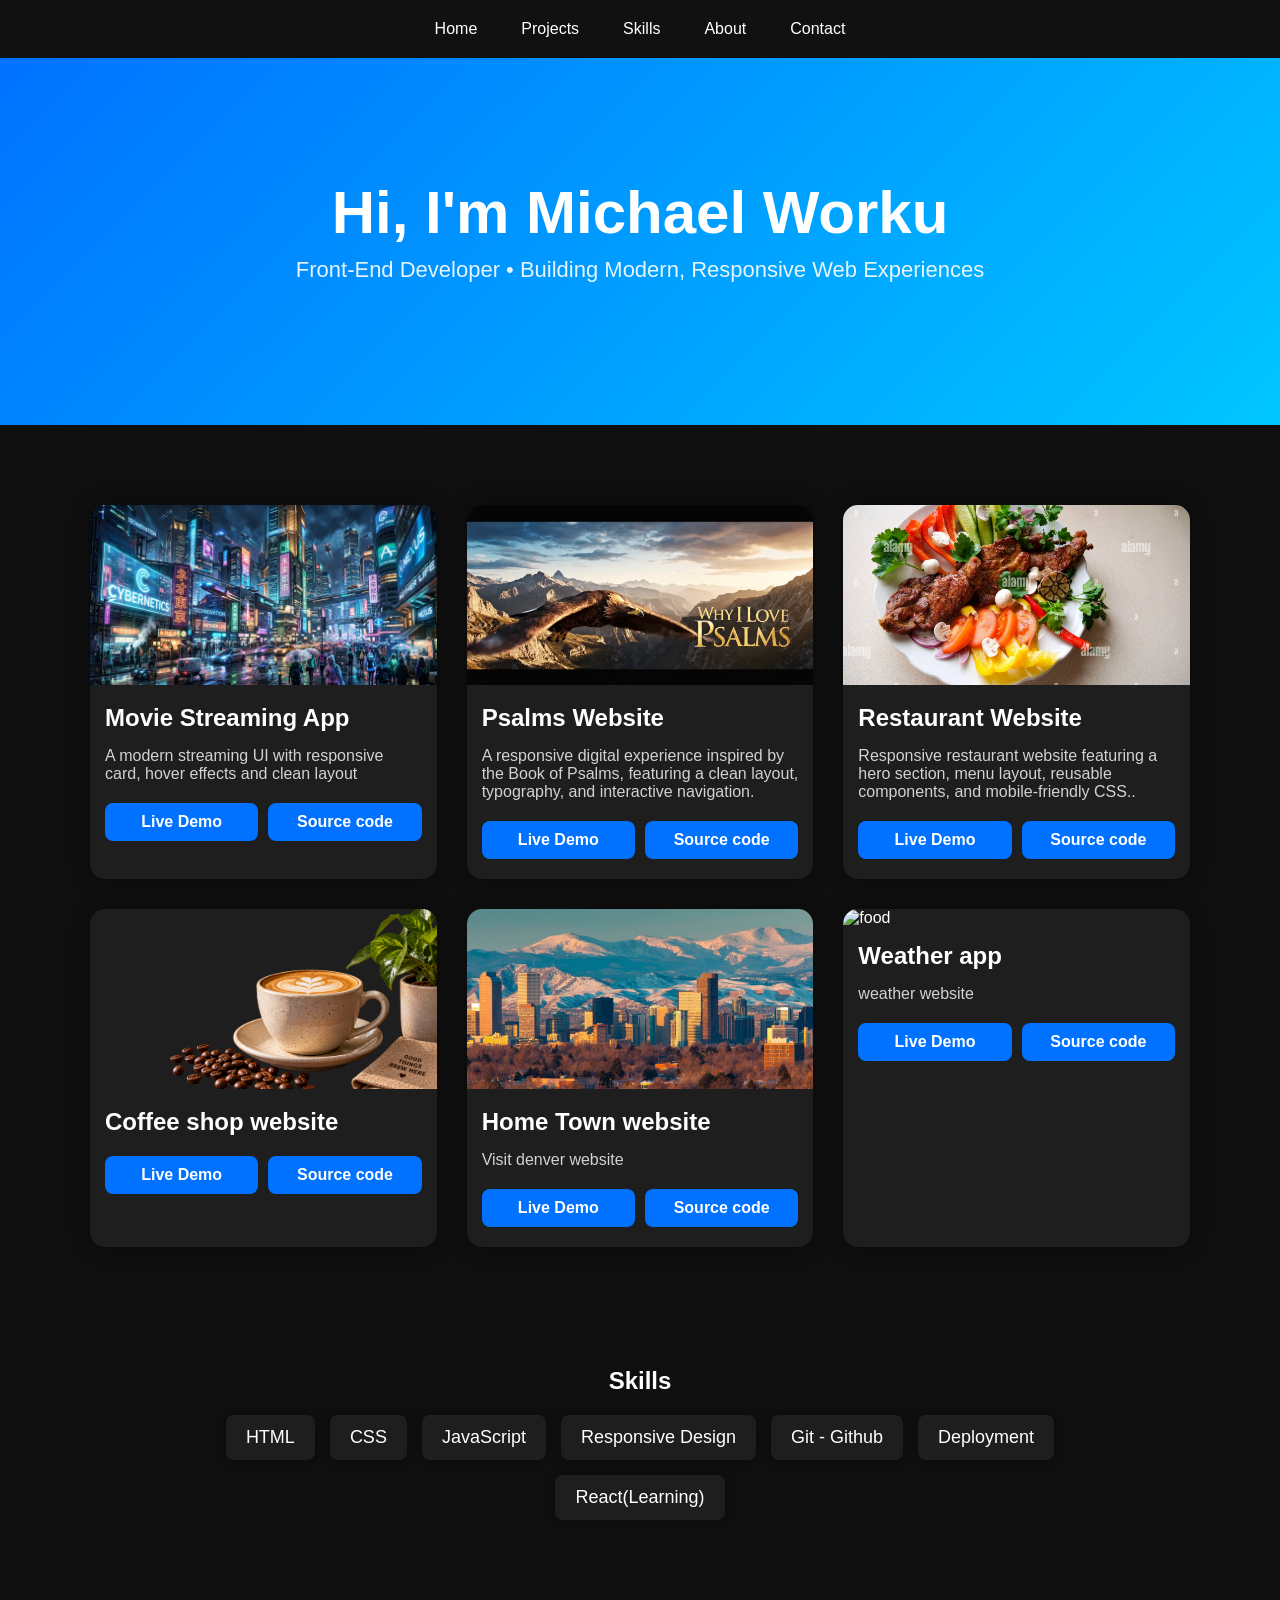
==== index.html @ 04e395ff "Add files via upload" ====
<!DOCTYPE html>
<html lang="en">
    <head>
        <meta charset="UTF-8">
        <meta name="viewport" content="width=device-width, initial-scale=1.0">
    <title>Michael Worku | Front End Developer</title>
        <link rel="stylesheet" href="style.css">
        
    </head>
    <body>

        <nav class="nav-bar">
            <ul>
            <li><a href="#hero">Home</a></li>
            <li><a href="#projects">Projects</a></li>
            <li><a href="#skills">Skills</a></li>
            <li><a href="#">About</a></li>
            <li><a href="#">Contact</a></li>
            </ul>

        </nav>

        <section id="hero">
        <h1>Hi, I'm Michael Worku</h1>
        <p>Front-End Developer • Building Modern, Responsive Web Experiences</p>
        </section>
        <section id="projects">
            <div class="project-card">
                <img  src="images/movie.png" alt="movie">
            <h3>Movie Streaming App</h3>
            <p>A modern streaming UI with responsive card, hover effects and clean layout</p>
                <div class="buttons">
                <a href="/moviestreaming/index.html"> Live Demo</a>
                <a href="#">Source code</a>
                </div>
            </div>
            <div class="project-card">
                <img src="images/psalms150.webp" alt="psalm">
            <h3>Psalms Website</h3>
            <p>A responsive digital experience inspired by the Book of Psalms, featuring a clean layout, typography, and interactive navigation.</p>
                <div class="buttons">
                <a href='/psalmswebsite/index.html'>Live Demo</a>
                <a href="">Source code</a>
                </div>
            </div>
            <div class="project-card">
                <img src="images/food.jpg" alt="food">
            <h3>Restaurant Website</h3>
            <p>Responsive restaurant website featuring a hero section, menu layout, reusable components, and mobile-friendly CSS..</p>
                <div class="buttons">
                <a href="/restaurantwebsite/index1.html">Live Demo</a>
                <a href="#">Source code</a>
                </div>
            </div>
            <div class="project-card">
                <img src="images/coffee.png" alt="food">
            <h3>Coffee shop website</h3>
            <p> </p>
                <div class="buttons">
                <a href="/coffeeshopwebsite/index.html">Live Demo</a>
                <a href="">Source code</a>
                </div>
                </div>
            <div class="project-card">
                <img src="images/Denver.jpg" alt="food">
            <h3>Home Town website</h3>
            <p>Visit denver website</p>
                <div class="buttons">
                <a href="/hometown/index-3.html">Live Demo</a>
                <a href="#">Source code</a>
                </div>

            </div>
            <div class="project-card">
                <img src="/weatherapp/images/clouds.png" alt="food">
            <h3>Weather app</h3>
            <p>weather website</p>
                <div class="buttons">
                <a href="/weatherapp/index.html">Live Demo</a>
                <a href="#">Source code</a>
                </div>
            </section>
            <section id="skills">
            <h2>Skills</h2>
                <div class="skill-list">
                <div class="skill">HTML</div>
                <div class="skill">CSS</div>
                <div class="skill">JavaScript</div>
                <div class="skill">Responsive Design</div>
                <div class="skill">Git - Github</div>
                <div class="skill">Deployment</div>
                <div class="skill">React(Learning)</div>
                </div>
            </section>

        </body>
    </html>
---- style.css ----
body{
    margin:0;
    font-family: Arial, Helvetica, sans-serif;
    background: #0f0f0f;
    color: #fff;
}
#hero{
    text-align: center;
    padding: 120px 20px;
    background: linear-gradient(135deg,#0072ff,#00c6ff);
    animation: fadeIn 1s ease;

}
#hero h1{
    font-size: 60px;
    margin: 0;
    font-weight: bold;
}
#hero p {
    font-size: 22px;
    margin-top: 10px;
    opacity: 0.9;
}

#projects{
    max-width: 1100px;
    margin:60px auto;
    padding: 20px;
    display: grid;
    grid-template-columns: repeat(auto-fit,minmax(300px,1fr));
    gap: 30px;

}
.project-card{
    background: #1e1e1e;
    border-radius: 15px;
    overflow: hidden;
    box-shadow: 0 0 20px rgba(0,0,0,0.4);
    transform: translateY(20px);
    opacity: 0;
    animation: slideUp 0.8s ease forwards;
}
.project-card img{
    width: 100%;
    height: 180px;
    object-fit: cover;

}
.project-card h3{
    margin: 15px;
    font-size: 24px;
}
.project-card p {
    margin: 0 15px 20px;
    opacity: 0.8;
}
.buttons{
    display: flex;
    gap: 10px;
    padding: 0 15px 20px;
}
.buttons a {
    flex: 1;
    text-align: center;
    padding: 10px;
    background: #0072ff;
    color: white;
    text-decoration: none;
    border-radius: 8px;
    transition: 0.3s;
    font-weight: bold;
}
.buttons a:hover {
    background: #00c6ff;
    transform: scale(1.05);
}

#skills {
    max-width: 900px;
    margin: 60px auto;
    padding: 20px;
    text-align: center;
}

.skills h2 {
    font-size: 36px;
    margin-bottom: 20px;
}

.skill-list {
    display: flex;
    flex-wrap: wrap;
    justify-content: center;
    gap: 15px;
}

.skill {
    background: #1e1e1e;
    padding: 12px 20px;
    border-radius: 8px;
    font-size: 18px;
    box-shadow: 0 0 10px rgba(0,0,0,0.3);
    transition: 0.3s;
}

.skill:hover {
    background: #0072ff;
    transform: translateY(-5px);
}
.project-card:nth-child(1) { animation-delay: .1s; }
.project-card:nth-child(2) { animation-delay: .2s; }
.project-card:nth-child(3) { animation-delay: .3s; }
.project-card:nth-child(4) { animation-delay: .4s; }
/* Animations */
@keyframes fadeIn {
    from { opacity: 0; }
    to { opacity: 1; }
}

@keyframes slideUp {
    from { opacity: 0; transform: translateY(40px); }
    to { opacity: 1; transform: translateY(0); }
}
.nav-bar ul{
    display: flex;
    gap: 30px;
    margin: 0;
    padding: 0;
    justify-content: center;
    flex-wrap: wrap;
}
li {
    list-style-type: none;


}
nav a {
    text-decoration: none;
    color: white;
    padding: 7px;
}
.nav-bar{
    background: #111;
    padding: 20px;

}
.nav-bar a:hover{
    background:linear-gradient(135deg,#0072ff,#00c6ff);
    cursor: pointer;

    border-radius: 10px;
    text-decoration: none;

}
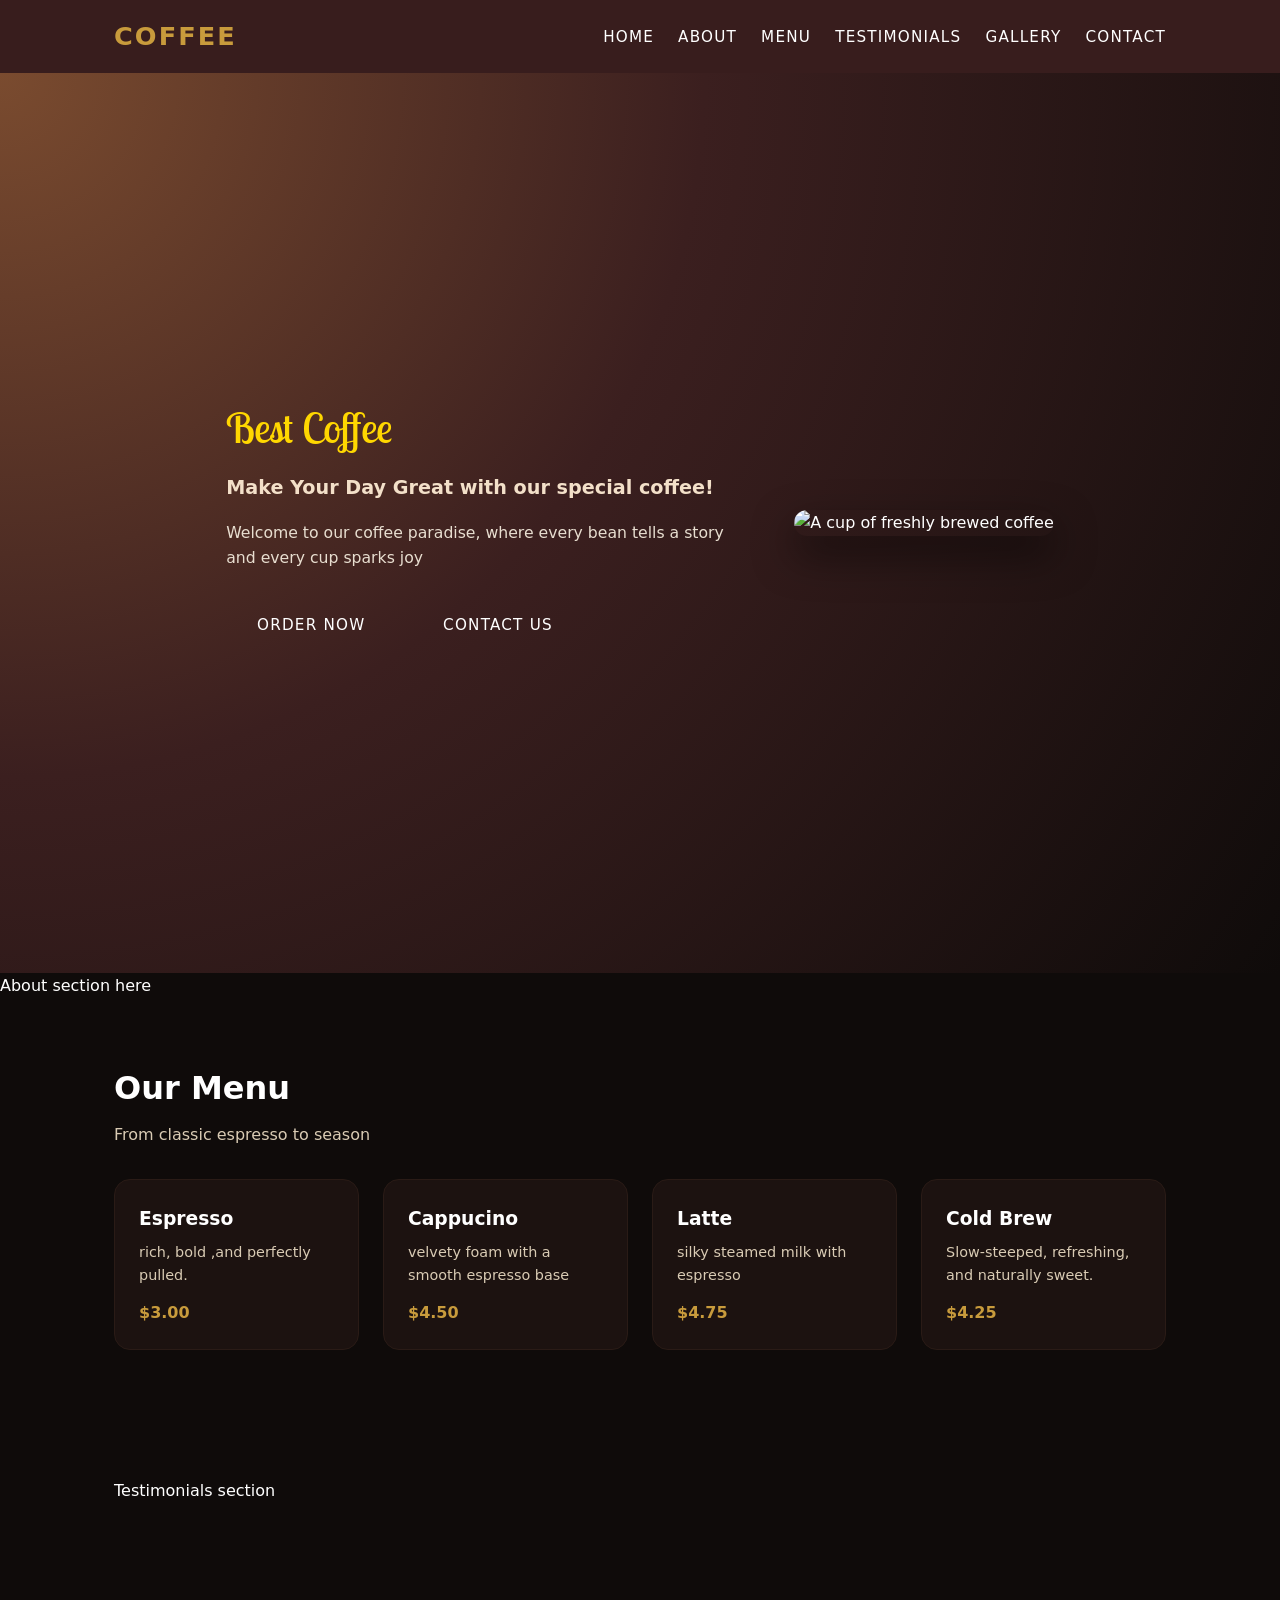
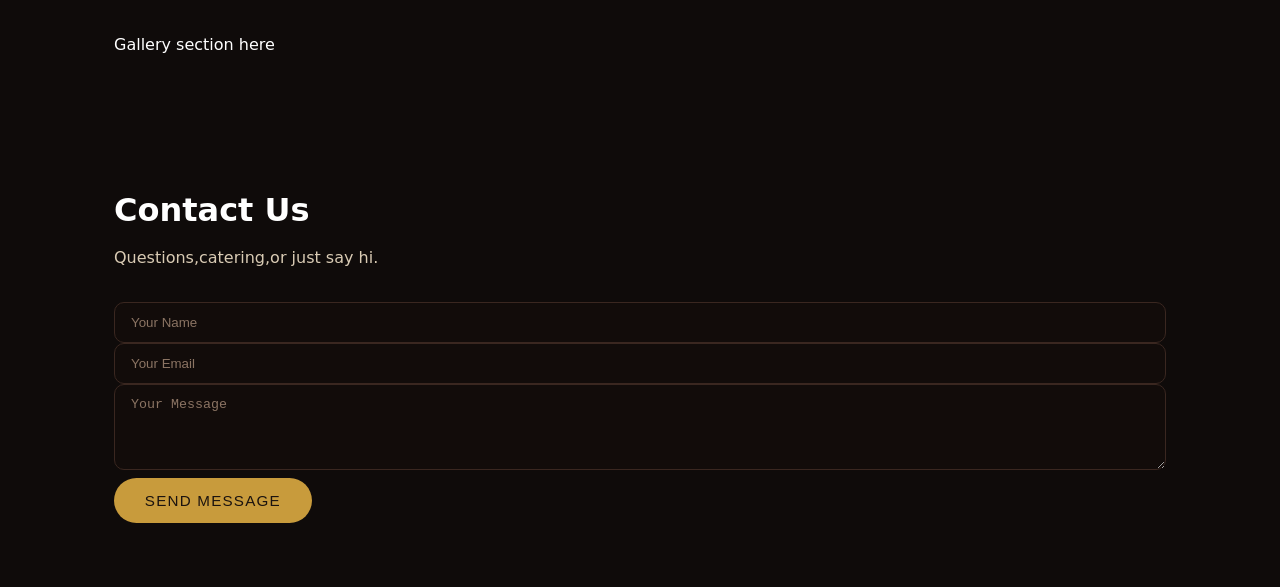
==== commit f8f5b31c: "Add files via upload" ====
--- a/index.html
+++ b/index.html
@@ -1,97 +1,111 @@
 <!DOCTYPE html>
 <html lang="en">
-    <head>
-        <meta charset="UTF-8">
-        <meta name="viewport" content="width=device-width, initial-scale=1.0">
-    <title>Michael Worku | Front End Developer</title>
-        <link rel="stylesheet" href="style.css">
-        
-    </head>
-    <body>
+<head>
+    <meta charset="UTF-8">
+    <meta name="viewport" content="width=device-width, initial-scale=1.0">
+    <title>css grid</title>
+    <link rel="stylesheet" href="style.css">
+    <link rel="preconnect" href="https://fonts.googleapis.com">
+    <link rel="preconnect" href="https://fonts.gstatic.com" crossorigin>
+    <link href="https://fonts.googleapis.com/css2?family=Lobster+Two:ital,wght@0,400;0,700;1,400;1,700&display=swap" rel="stylesheet">
+</style>
+</head>
+<body>
+    <header>
+   <nav class="navbar">
+    <a href="#" class="nav-logo">
+        <h2 class="logo-text">Coffee</h2>
+    </a>
+    <ul class="nav-menu">
+       
+        <li class="nav-item">
+            <a href="#" class="nav-link">Home</a>
+        </li>
+        <li class="nav-item">
+            <a href="#" class="nav-link">About</a>
+        </li>
+        <li class="nav-item">
+            <a href="#Menu" class="nav-link">Menu</a>
+        </li>
+        <li class="nav-item">
+            <a href="#Testimonials" class="nav-link">Testimonials</a>
+        </li>
+        <li class="nav-item">
+            <a href="#" class="nav-link">Gallery</a>
+        </li>
+        <li class="nav-item">
+            <a href="#contact" class="nav-link">Contact</a>
+        </li>
+    </ul>
+    </nav>
+</header>
 
-        <nav class="nav-bar">
-            <ul>
-            <li><a href="#hero">Home</a></li>
-            <li><a href="#projects">Projects</a></li>
-            <li><a href="#skills">Skills</a></li>
-            <li><a href="#">About</a></li>
-            <li><a href="#">Contact</a></li>
-            </ul>
+<main>
+    <section class="hero-section">
+         <div class="section-content">
+            <div class="hero-detail">
+              <h2 class="title">Best Coffee</h2>
+              <h3 class="subtitle">Make Your Day Great with our special coffee!</h3>
+              <p class="description">Welcome to our coffee paradise, where every bean tells a story
+                and every cup sparks joy </p>
 
-        </nav>
-
-        <section id="hero">
-        <h1>Hi, I'm Michael Worku</h1>
-        <p>Front-End Developer • Building Modern, Responsive Web Experiences</p>
-        </section>
-        <section id="projects">
-            <div class="project-card">
-                <img  src="images/movie.png" alt="movie">
-            <h3>Movie Streaming App</h3>
-            <p>A modern streaming UI with responsive card, hover effects and clean layout</p>
                 <div class="buttons">
-                <a href="/moviestreaming/index.html"> Live Demo</a>
-                <a href="#">Source code</a>
+                    <a href="#" class="button order-now">Order Now</a>
+                    <a href="#" class="button contact-us">Contact Us </a>
                 </div>
             </div>
-            <div class="project-card">
-                <img src="images/psalms150.webp" alt="psalm">
-            <h3>Psalms Website</h3>
-            <p>A responsive digital experience inspired by the Book of Psalms, featuring a clean layout, typography, and interactive navigation.</p>
-                <div class="buttons">
-                <a href='/psalmswebsite/index.html'>Live Demo</a>
-                <a href="">Source code</a>
-                </div>
+            <div class="hero-image-wrapper">
+                <img src="/coffeeshopwebsite/images/coffee.png" alt="A cup of freshly brewed coffee" class="hero-image">
             </div>
-            <div class="project-card">
-                <img src="images/food.jpg" alt="food">
-            <h3>Restaurant Website</h3>
-            <p>Responsive restaurant website featuring a hero section, menu layout, reusable components, and mobile-friendly CSS..</p>
-                <div class="buttons">
-                <a href="/restaurantwebsite/index1.html">Live Demo</a>
-                <a href="#">Source code</a>
-                </div>
+         </div>
+    </section>
+
+    <!-- placeholder section for later-->
+    <section id="about" class="about">About section here</section>
+    <section id="Menu" class="section menu-section">
+        <h2 class="section-title">Our Menu</h2>
+        <p class="section-subtitle">From classic espresso to season</p>
+        <div class="menu-grid">
+            <div class="menu-item">
+                <h3>Espresso</h3>
+                <p>rich, bold ,and perfectly pulled.</p>
+                <span class="price">$3.00</span>
             </div>
-            <div class="project-card">
-                <img src="images/coffee.png" alt="food">
-            <h3>Coffee shop website</h3>
-            <p> </p>
-                <div class="buttons">
-                <a href="/coffeeshopwebsite/index.html">Live Demo</a>
-                <a href="">Source code</a>
-                </div>
-                </div>
-            <div class="project-card">
-                <img src="images/Denver.jpg" alt="food">
-            <h3>Home Town website</h3>
-            <p>Visit denver website</p>
-                <div class="buttons">
-                <a href="/hometown/index-3.html">Live Demo</a>
-                <a href="#">Source code</a>
-                </div>
+            <div class="menu-item">
+                <h3>Cappucino</h3>
+                <p>velvety foam with a smooth espresso base</p>
+                <span class="price">$4.50</span>
+            </div>
+            <div class="menu-item">
+                <h3>Latte</h3>
+                <p>silky steamed milk with espresso</p>
+                <span class="price">$4.75</span>
+            </div>
+            <div class="menu-item">
+                <h3>Cold Brew</h3>
+                <p>Slow-steeped, refreshing, and naturally sweet.</p>
+                <span class="price">$4.25</span>
+        </div>
+        </div>
+    </section>
+    <section id="Testimonials" class="section">Testimonials section</section>
+    <section id="Gallery" class="section">Gallery  section here</section>
+    <section id="contact" class="section contact-section">
+        <h2 class="section-title">Contact Us</h2>
+        <p class="section-subtitle">Questions,catering,or just say hi.</p>
+        <form class="contact-form">
+            <div class="form-row">
+                <input type="text" placeholder="Your Name" required />
+            </div>
+            <div class="form-row">
+                <input type="email" placeholder="Your Email" required /> 
+            </div>
+            <div class="form-row">
+                <textarea rows="4" placeholder="Your Message" required></textarea>
+            </div>
+            <button type="submit" class="button primary">Send Message</button>
+        </form>
 
-            </div>
-            <div class="project-card">
-                <img src="/weatherapp/images/clouds.png" alt="food">
-            <h3>Weather app</h3>
-            <p>weather website</p>
-                <div class="buttons">
-                <a href="/weatherapp/index.html">Live Demo</a>
-                <a href="#">Source code</a>
-                </div>
-            </section>
-            <section id="skills">
-            <h2>Skills</h2>
-                <div class="skill-list">
-                <div class="skill">HTML</div>
-                <div class="skill">CSS</div>
-                <div class="skill">JavaScript</div>
-                <div class="skill">Responsive Design</div>
-                <div class="skill">Git - Github</div>
-                <div class="skill">Deployment</div>
-                <div class="skill">React(Learning)</div>
-                </div>
-            </section>
-
-        </body>
-    </html>+    </section>
+</main>
+</html>
--- a/style.css
+++ b/style.css
@@ -1,154 +1,269 @@
-body{
-    margin:0;
-    font-family: Arial, Helvetica, sans-serif;
-    background: #0f0f0f;
-    color: #fff;
-}
-#hero{
-    text-align: center;
-    padding: 120px 20px;
-    background: linear-gradient(135deg,#0072ff,#00c6ff);
-    animation: fadeIn 1s ease;
-
-}
-#hero h1{
-    font-size: 60px;
-    margin: 0;
-    font-weight: bold;
-}
-#hero p {
-    font-size: 22px;
-    margin-top: 10px;
-    opacity: 0.9;
-}
-
-#projects{
-    max-width: 1100px;
-    margin:60px auto;
-    padding: 20px;
-    display: grid;
-    grid-template-columns: repeat(auto-fit,minmax(300px,1fr));
-    gap: 30px;
-
-}
-.project-card{
-    background: #1e1e1e;
-    border-radius: 15px;
-    overflow: hidden;
-    box-shadow: 0 0 20px rgba(0,0,0,0.4);
-    transform: translateY(20px);
-    opacity: 0;
-    animation: slideUp 0.8s ease forwards;
-}
-.project-card img{
-    width: 100%;
-    height: 180px;
-    object-fit: cover;
-
-}
-.project-card h3{
-    margin: 15px;
-    font-size: 24px;
-}
-.project-card p {
-    margin: 0 15px 20px;
-    opacity: 0.8;
-}
-.buttons{
-    display: flex;
-    gap: 10px;
-    padding: 0 15px 20px;
-}
-.buttons a {
-    flex: 1;
-    text-align: center;
-    padding: 10px;
-    background: #0072ff;
-    color: white;
-    text-decoration: none;
-    border-radius: 8px;
-    transition: 0.3s;
-    font-weight: bold;
-}
-.buttons a:hover {
-    background: #00c6ff;
-    transform: scale(1.05);
-}
-
-#skills {
-    max-width: 900px;
-    margin: 60px auto;
-    padding: 20px;
-    text-align: center;
-}
-
-.skills h2 {
-    font-size: 36px;
-    margin-bottom: 20px;
-}
-
-.skill-list {
-    display: flex;
-    flex-wrap: wrap;
-    justify-content: center;
-    gap: 15px;
-}
-
-.skill {
-    background: #1e1e1e;
-    padding: 12px 20px;
-    border-radius: 8px;
-    font-size: 18px;
-    box-shadow: 0 0 10px rgba(0,0,0,0.3);
-    transition: 0.3s;
-}
-
-.skill:hover {
-    background: #0072ff;
-    transform: translateY(-5px);
-}
-.project-card:nth-child(1) { animation-delay: .1s; }
-.project-card:nth-child(2) { animation-delay: .2s; }
-.project-card:nth-child(3) { animation-delay: .3s; }
-.project-card:nth-child(4) { animation-delay: .4s; }
-/* Animations */
-@keyframes fadeIn {
-    from { opacity: 0; }
-    to { opacity: 1; }
-}
-
-@keyframes slideUp {
-    from { opacity: 0; transform: translateY(40px); }
-    to { opacity: 1; transform: translateY(0); }
-}
-.nav-bar ul{
-    display: flex;
-    gap: 30px;
+*{
     margin: 0;
     padding: 0;
+    box-sizing: border-box;
+    color: white;
+   }
+   body{
+    font-family: system-ui, -apple-system, BlinkMacSystemFont, 'Segoe UI', Roboto, Oxygen, Ubuntu, Cantarell, 'Open Sans', 'Helvetica Neue', sans-serif
+    ;
+    background-color: #0f0b0a;
+    color: #fdfaf6;
+    line-height: 1.6;
+   }
+   /* Links and list*/
+   ul  {
+    list-style-type: none;
+   }
+   a {
+    text-decoration: none;
+    color: inherit;
+   }
+   
+   /*colors*/
+
+   :root {
+    --coffee-dark:#3b1f1f;
+    --coffee-medium: #7a4b2f;
+    --coffee-light: #f3e0c9;
+    --accent-gold:#c89b3c;
+   }
+
+    /*header/ navbar*/
+   .navbar .nav-menu .nav-link {
+     color: white;
+   }
+   header{
+    background-color: rgba(59, 31, 31, 0.95);
+    position: sticky;
+    top: 0 ;
+    z-index: 10;
+   }
+
+   .navbar{
+    max-width: 1100px;
+    margin: 0 auto;
+    padding: 1rem 1.5rem;
+    display: flex;
+    align-items: center;
+    justify-content: space-between;
+   }
+ .nav-menu{
+    display: flex;
+    gap: 1.5rem;
+ }
+ .nav-link{
+    font-size: 0.95rem;
+    text-transform: uppercase;
+    letter-spacing: 0.08em;
+    position:relative; 
+ }
+ .nav-link::after{
+    content: "";
+    position: absolute;
+    left:0;
+    bottom: -4px;
+    width: 0;
+    height: 2px;
+    background-color: var(--accent-gold);
+    transition:width 0.25s ease;
+ }
+ .nav-link:hover::after{
+    width: 100%;
+ }
+ .hero-section{
+    min-height: 100vh;
+    background: radial-gradient(circle at top left, #7a4b2f 0%,
+    #3b1f1f 45%,
+    #0f0b0a 100%);
+    align-items: center;
+    display: flex;
+ }
+ .logo-text{
+    font-size:1.6rem;
+    letter-spacing: 0.08em;
+    text-transform: uppercase;
+    color: var(--accent-gold);
+ }
+/* Hero section */
+ 
+ .section-content{
+    max-width: 1100px;
+    margin: 0 auto;
+    padding: 3rem 1.5rem;
+    display: flex;
+    align-items: center;
+     gap: 3rem;
+    justify-content: space-between;
+ }
+ .hero-detail {
+   max-width:520px;
+ }
+ 
+.title {
+font-family: "Lobster Two", sans-serif;
+font-weight: 400;
+font-style: normal;
+font-size: 2.6rem;
+margin-bottom: 0.75rem;
+color: gold;
+}
+.subtitle{
+font-size: 1.2rem;
+color: var(--coffee-light);
+margin-bottom: 1rem;
+}
+.description{
+font-size: 0.98rem;
+color: #e8ded0;
+margin-bottom: 1.8rem;
+}
+
+/* Buttons */
+.buttons {
+display: flex;
+gap: 1rem;
+}
+.button{
+padding: 0.75rem 1.8rem;
+border-radius: 999px;
+border: 2px solid transparent;
+font-size: 0.95rem;
+text-transform: uppercase;
+letter-spacing: 0.08em;
+cursor: pointer;
+transition: all 0.25s ease;
+}
+.button.primary{
+background-color: var(--accent-gold);
+color: #1b130f;
+}
+.button.primary:hover {
+background-color: #e1b85a;
+}
+.button.secondary{
+background-color: transparent;
+border-color: var(--accent-gold);
+color: var(--accent-gold);
+}
+.button.secondary:hover{
+background-color: rgba(200, 155, 60, 0.12);
+}
+/* Hero image */
+.hero-image-wrapper{
+flex: 1;
+display: flex;
+justify-content: center;
+}
+.hero-image{
+max-width: 380px;
+width: 100%;
+border-radius: 24px;
+box-shadow: 0 18px 40px rgba(0, 0, 0, 0.55);
+object-fit: cover;
+}
+/* Generic sections */
+.section {
+max-width: 1100px;
+margin: 0 auto;
+padding: 4rem 1.5rem;
+}
+.section-title{
+font-size: 2rem;
+margin-bottom: 0.5rem;
+}
+.section-subtitle{
+color: #d9cbb4;
+margin-bottom: 2rem;
+}
+.menu-grid{
+display: grid;
+grid-template-columns: repeat(auto-fit, minmax(220px, 1fr));
+gap: 1.5rem;
+}
+.menu-item{
+padding: 1.5rem;
+border-radius: 16px;
+background-color: #1c1210;
+border: 1px solid #2a1b16;
+}
+.menu-item h3{
+margin-bottom: 0.4rem;
+}
+
+.menu-item p{
+font-size: 0.9rem;
+color: #d9cbb4;
+margin-bottom: 0.8rem;
+}
+.price{
+font-weight: 600;
+color: var(--accent-gold);
+}
+
+.contact-form
+.contact-form{
+max-width: 480px;
+margin: 0 auto;
+display: flex;
+flex-direction: column;
+gap: 1rem;
+
+}
+.form-row input,
+.form-row textarea {
+width: 100%;
+padding: 0.75rem 1rem;
+border-radius: 10px;
+border: 1px solid #3a2720;
+background-color: #120c0a;
+color: #fdfaf6;
+}
+.form-row input::placeholder,
+.form-row textarea::placeholder{
+color: #8b7463;
+}
+.footer{
+text-align: center;
+padding: 2rem 1.5rem;
+font-size: 0.85rem;
+color: #c4b7a3;
+border-top: 1px solid #2a1b16;
+}
+
+/* Responsive */
+@media( max-width:768px) {
+ .navbar .nav-menu{
+    
+    position: fixed;
+    left: 0;
+    top: 0;
+    width: 300px;
+    height: 100%;
+    display: flex;
+    flex-direction: column;
+    align-items: center;
+    padding-top: 100px;
+    background-color: white;
+ }
+ .navbar .nav-menu .nav-link{
+    color: black;
+    display: block;
+    margin-top: 17px;
+    font-size: 16px;
+ }
+.navbar{
+    flex-direction: column;
+    gap: 1rem;
+}
+.section-content{
+    flex-direction: column;
+    text-align: center;
+}
+.hero-detail{
+    max-width: 100%;
+}
+.buttons{
     justify-content: center;
-    flex-wrap: wrap;
-}
-li {
-    list-style-type: none;
-
-
-}
-nav a {
-    text-decoration: none;
-    color: white;
-    padding: 7px;
-}
-.nav-bar{
-    background: #111;
-    padding: 20px;
-
-}
-.nav-bar a:hover{
-    background:linear-gradient(135deg,#0072ff,#00c6ff);
-    cursor: pointer;
-
-    border-radius: 10px;
-    text-decoration: none;
-
+}
 }
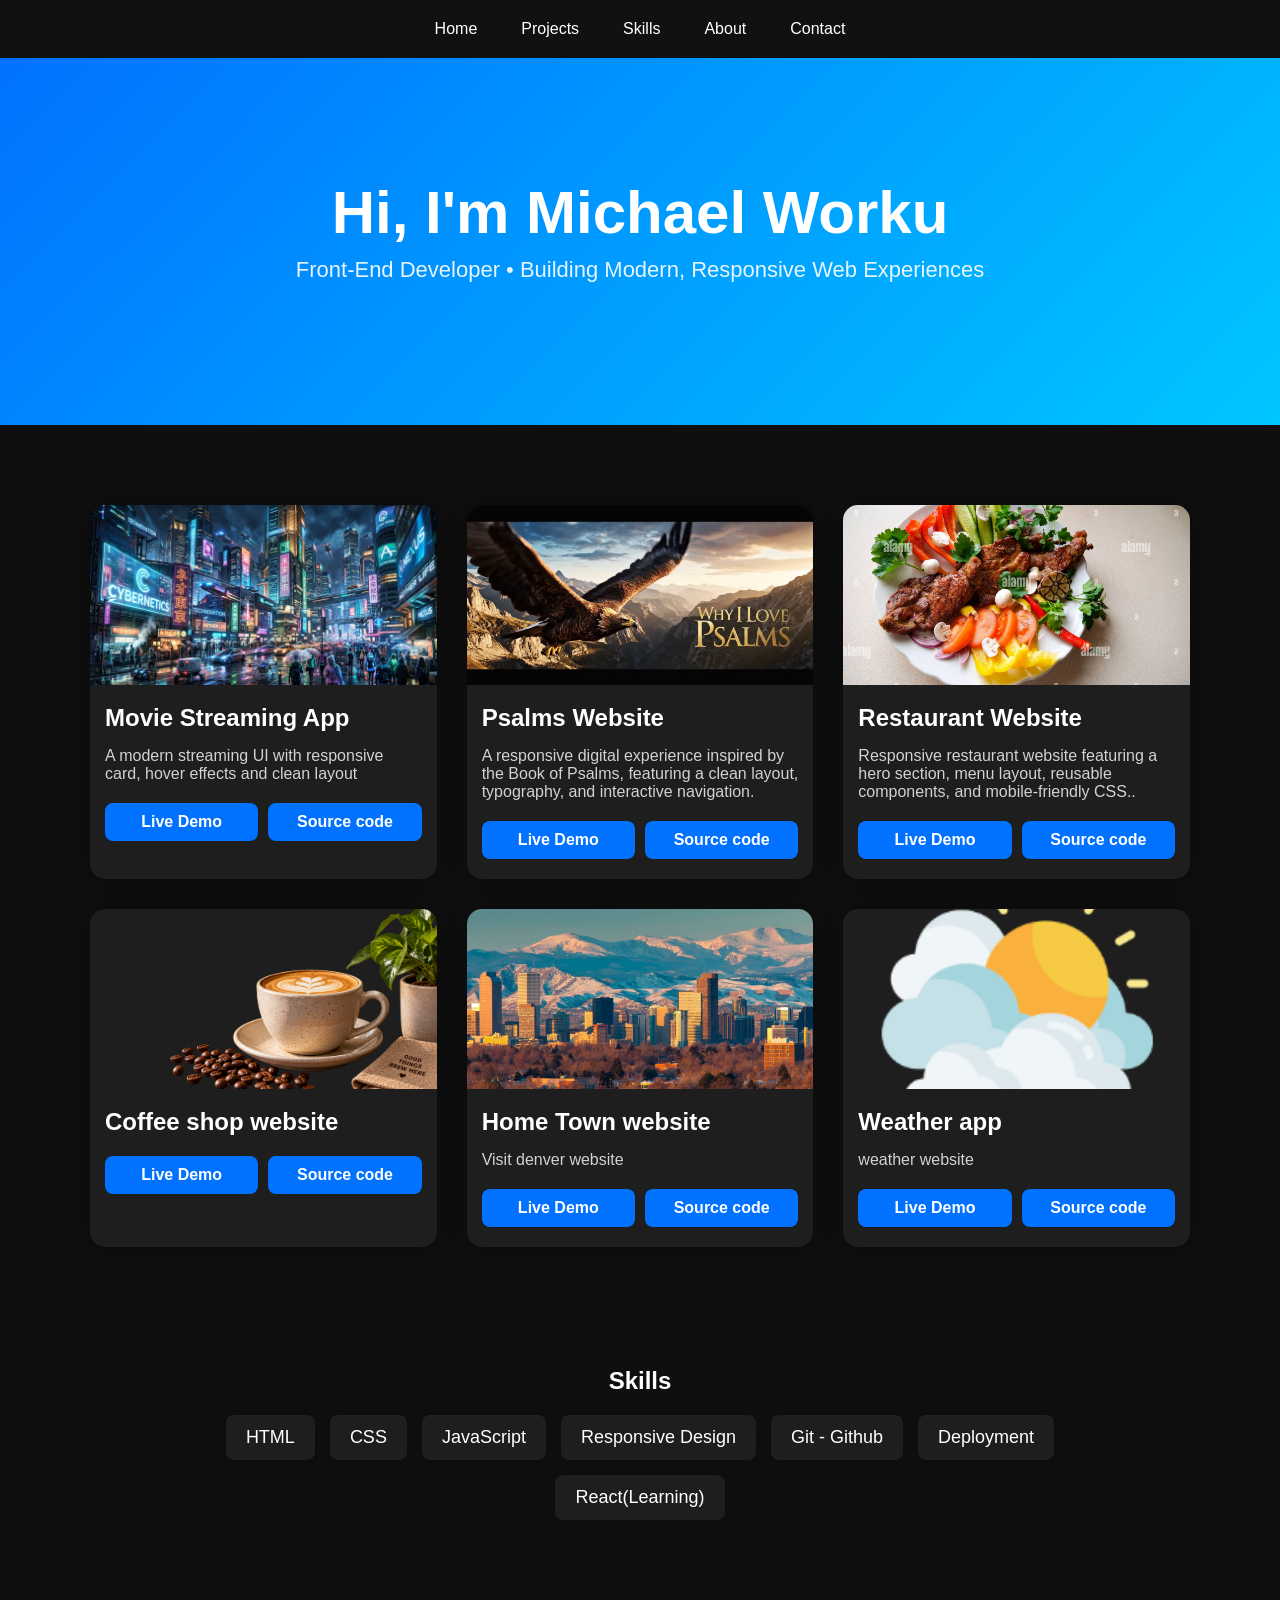
==== commit 7e7f3e62: "Add files via upload" ====
--- a/index.html
+++ b/index.html
@@ -1,111 +1,97 @@
 <!DOCTYPE html>
 <html lang="en">
-<head>
-    <meta charset="UTF-8">
-    <meta name="viewport" content="width=device-width, initial-scale=1.0">
-    <title>css grid</title>
-    <link rel="stylesheet" href="style.css">
-    <link rel="preconnect" href="https://fonts.googleapis.com">
-    <link rel="preconnect" href="https://fonts.gstatic.com" crossorigin>
-    <link href="https://fonts.googleapis.com/css2?family=Lobster+Two:ital,wght@0,400;0,700;1,400;1,700&display=swap" rel="stylesheet">
-</style>
-</head>
-<body>
-    <header>
-   <nav class="navbar">
-    <a href="#" class="nav-logo">
-        <h2 class="logo-text">Coffee</h2>
-    </a>
-    <ul class="nav-menu">
-       
-        <li class="nav-item">
-            <a href="#" class="nav-link">Home</a>
-        </li>
-        <li class="nav-item">
-            <a href="#" class="nav-link">About</a>
-        </li>
-        <li class="nav-item">
-            <a href="#Menu" class="nav-link">Menu</a>
-        </li>
-        <li class="nav-item">
-            <a href="#Testimonials" class="nav-link">Testimonials</a>
-        </li>
-        <li class="nav-item">
-            <a href="#" class="nav-link">Gallery</a>
-        </li>
-        <li class="nav-item">
-            <a href="#contact" class="nav-link">Contact</a>
-        </li>
-    </ul>
-    </nav>
-</header>
+    <head>
+        <meta charset="UTF-8">
+        <meta name="viewport" content="width=device-width, initial-scale=1.0">
+    <title>Michael Worku | Front End Developer</title>
+        <link rel="stylesheet" href="style.css">
+        
+    </head>
+    <body>
 
-<main>
-    <section class="hero-section">
-         <div class="section-content">
-            <div class="hero-detail">
-              <h2 class="title">Best Coffee</h2>
-              <h3 class="subtitle">Make Your Day Great with our special coffee!</h3>
-              <p class="description">Welcome to our coffee paradise, where every bean tells a story
-                and every cup sparks joy </p>
+        <nav class="nav-bar">
+            <ul>
+            <li><a href="#hero">Home</a></li>
+            <li><a href="#projects">Projects</a></li>
+            <li><a href="#skills">Skills</a></li>
+            <li><a href="#">About</a></li>
+            <li><a href="#">Contact</a></li>
+            </ul>
 
+        </nav>
+
+        <section id="hero">
+        <h1>Hi, I'm Michael Worku</h1>
+        <p>Front-End Developer • Building Modern, Responsive Web Experiences</p>
+        </section>
+        <section id="projects">
+            <div class="project-card">
+                <img  src="images/movie.png" alt="movie">
+            <h3>Movie Streaming App</h3>
+            <p>A modern streaming UI with responsive card, hover effects and clean layout</p>
                 <div class="buttons">
-                    <a href="#" class="button order-now">Order Now</a>
-                    <a href="#" class="button contact-us">Contact Us </a>
+                <a href="/moviestreaming/index.html"> Live Demo</a>
+                <a href="#">Source code</a>
                 </div>
             </div>
-            <div class="hero-image-wrapper">
-                <img src="/coffeeshopwebsite/images/coffee.png" alt="A cup of freshly brewed coffee" class="hero-image">
+            <div class="project-card">
+                <img src="images/psalms150.webp" alt="psalm">
+            <h3>Psalms Website</h3>
+            <p>A responsive digital experience inspired by the Book of Psalms, featuring a clean layout, typography, and interactive navigation.</p>
+                <div class="buttons">
+                <a href='/psalmswebsite/index.html'>Live Demo</a>
+                <a href="">Source code</a>
+                </div>
             </div>
-         </div>
-    </section>
+            <div class="project-card">
+                <img src="images/food.jpg" alt="food">
+            <h3>Restaurant Website</h3>
+            <p>Responsive restaurant website featuring a hero section, menu layout, reusable components, and mobile-friendly CSS..</p>
+                <div class="buttons">
+                <a href="/restaurantwebsite/index1.html">Live Demo</a>
+                <a href="#">Source code</a>
+                </div>
+            </div>
+            <div class="project-card">
+                <img src="images/coffee.png" alt="food">
+            <h3>Coffee shop website</h3>
+            <p> </p>
+                <div class="buttons">
+                <a href="/coffeeshopwebsite/index.html">Live Demo</a>
+                <a href="">Source code</a>
+                </div>
+                </div>
+            <div class="project-card">
+                <img src="images/Denver.jpg" alt="food">
+            <h3>Home Town website</h3>
+            <p>Visit denver website</p>
+                <div class="buttons">
+                <a href="/hometown/index-3.html">Live Demo</a>
+                <a href="#">Source code</a>
+                </div>
 
-    <!-- placeholder section for later-->
-    <section id="about" class="about">About section here</section>
-    <section id="Menu" class="section menu-section">
-        <h2 class="section-title">Our Menu</h2>
-        <p class="section-subtitle">From classic espresso to season</p>
-        <div class="menu-grid">
-            <div class="menu-item">
-                <h3>Espresso</h3>
-                <p>rich, bold ,and perfectly pulled.</p>
-                <span class="price">$3.00</span>
             </div>
-            <div class="menu-item">
-                <h3>Cappucino</h3>
-                <p>velvety foam with a smooth espresso base</p>
-                <span class="price">$4.50</span>
-            </div>
-            <div class="menu-item">
-                <h3>Latte</h3>
-                <p>silky steamed milk with espresso</p>
-                <span class="price">$4.75</span>
-            </div>
-            <div class="menu-item">
-                <h3>Cold Brew</h3>
-                <p>Slow-steeped, refreshing, and naturally sweet.</p>
-                <span class="price">$4.25</span>
-        </div>
-        </div>
-    </section>
-    <section id="Testimonials" class="section">Testimonials section</section>
-    <section id="Gallery" class="section">Gallery  section here</section>
-    <section id="contact" class="section contact-section">
-        <h2 class="section-title">Contact Us</h2>
-        <p class="section-subtitle">Questions,catering,or just say hi.</p>
-        <form class="contact-form">
-            <div class="form-row">
-                <input type="text" placeholder="Your Name" required />
-            </div>
-            <div class="form-row">
-                <input type="email" placeholder="Your Email" required /> 
-            </div>
-            <div class="form-row">
-                <textarea rows="4" placeholder="Your Message" required></textarea>
-            </div>
-            <button type="submit" class="button primary">Send Message</button>
-        </form>
+            <div class="project-card">
+                <img src="/weatherapp/images/clouds.png" alt="food">
+            <h3>Weather app</h3>
+            <p>weather website</p>
+                <div class="buttons">
+                <a href="/weatherapp/index.html">Live Demo</a>
+                <a href="#">Source code</a>
+                </div>
+            </section>
+            <section id="skills">
+            <h2>Skills</h2>
+                <div class="skill-list">
+                <div class="skill">HTML</div>
+                <div class="skill">CSS</div>
+                <div class="skill">JavaScript</div>
+                <div class="skill">Responsive Design</div>
+                <div class="skill">Git - Github</div>
+                <div class="skill">Deployment</div>
+                <div class="skill">React(Learning)</div>
+                </div>
+            </section>
 
-    </section>
-</main>
-</html>+        </body>
+    </html>
--- a/style.css
+++ b/style.css
@@ -1,269 +1,154 @@
-*{
+body{
+    margin:0;
+    font-family: Arial, Helvetica, sans-serif;
+    background: #0f0f0f;
+    color: #fff;
+}
+#hero{
+    text-align: center;
+    padding: 120px 20px;
+    background: linear-gradient(135deg,#0072ff,#00c6ff);
+    animation: fadeIn 1s ease;
+
+}
+#hero h1{
+    font-size: 60px;
+    margin: 0;
+    font-weight: bold;
+}
+#hero p {
+    font-size: 22px;
+    margin-top: 10px;
+    opacity: 0.9;
+}
+
+#projects{
+    max-width: 1100px;
+    margin:60px auto;
+    padding: 20px;
+    display: grid;
+    grid-template-columns: repeat(auto-fit,minmax(300px,1fr));
+    gap: 30px;
+
+}
+.project-card{
+    background: #1e1e1e;
+    border-radius: 15px;
+    overflow: hidden;
+    box-shadow: 0 0 20px rgba(0,0,0,0.4);
+    transform: translateY(20px);
+    opacity: 0;
+    animation: slideUp 0.8s ease forwards;
+}
+.project-card img{
+    width: 100%;
+    height: 180px;
+    object-fit: cover;
+
+}
+.project-card h3{
+    margin: 15px;
+    font-size: 24px;
+}
+.project-card p {
+    margin: 0 15px 20px;
+    opacity: 0.8;
+}
+.buttons{
+    display: flex;
+    gap: 10px;
+    padding: 0 15px 20px;
+}
+.buttons a {
+    flex: 1;
+    text-align: center;
+    padding: 10px;
+    background: #0072ff;
+    color: white;
+    text-decoration: none;
+    border-radius: 8px;
+    transition: 0.3s;
+    font-weight: bold;
+}
+.buttons a:hover {
+    background: #00c6ff;
+    transform: scale(1.05);
+}
+
+#skills {
+    max-width: 900px;
+    margin: 60px auto;
+    padding: 20px;
+    text-align: center;
+}
+
+.skills h2 {
+    font-size: 36px;
+    margin-bottom: 20px;
+}
+
+.skill-list {
+    display: flex;
+    flex-wrap: wrap;
+    justify-content: center;
+    gap: 15px;
+}
+
+.skill {
+    background: #1e1e1e;
+    padding: 12px 20px;
+    border-radius: 8px;
+    font-size: 18px;
+    box-shadow: 0 0 10px rgba(0,0,0,0.3);
+    transition: 0.3s;
+}
+
+.skill:hover {
+    background: #0072ff;
+    transform: translateY(-5px);
+}
+.project-card:nth-child(1) { animation-delay: .1s; }
+.project-card:nth-child(2) { animation-delay: .2s; }
+.project-card:nth-child(3) { animation-delay: .3s; }
+.project-card:nth-child(4) { animation-delay: .4s; }
+/* Animations */
+@keyframes fadeIn {
+    from { opacity: 0; }
+    to { opacity: 1; }
+}
+
+@keyframes slideUp {
+    from { opacity: 0; transform: translateY(40px); }
+    to { opacity: 1; transform: translateY(0); }
+}
+.nav-bar ul{
+    display: flex;
+    gap: 30px;
     margin: 0;
     padding: 0;
-    box-sizing: border-box;
-    color: white;
-   }
-   body{
-    font-family: system-ui, -apple-system, BlinkMacSystemFont, 'Segoe UI', Roboto, Oxygen, Ubuntu, Cantarell, 'Open Sans', 'Helvetica Neue', sans-serif
-    ;
-    background-color: #0f0b0a;
-    color: #fdfaf6;
-    line-height: 1.6;
-   }
-   /* Links and list*/
-   ul  {
+    justify-content: center;
+    flex-wrap: wrap;
+}
+li {
     list-style-type: none;
-   }
-   a {
-    text-decoration: none;
-    color: inherit;
-   }
-   
-   /*colors*/
 
-   :root {
-    --coffee-dark:#3b1f1f;
-    --coffee-medium: #7a4b2f;
-    --coffee-light: #f3e0c9;
-    --accent-gold:#c89b3c;
-   }
-
-    /*header/ navbar*/
-   .navbar .nav-menu .nav-link {
-     color: white;
-   }
-   header{
-    background-color: rgba(59, 31, 31, 0.95);
-    position: sticky;
-    top: 0 ;
-    z-index: 10;
-   }
-
-   .navbar{
-    max-width: 1100px;
-    margin: 0 auto;
-    padding: 1rem 1.5rem;
-    display: flex;
-    align-items: center;
-    justify-content: space-between;
-   }
- .nav-menu{
-    display: flex;
-    gap: 1.5rem;
- }
- .nav-link{
-    font-size: 0.95rem;
-    text-transform: uppercase;
-    letter-spacing: 0.08em;
-    position:relative; 
- }
- .nav-link::after{
-    content: "";
-    position: absolute;
-    left:0;
-    bottom: -4px;
-    width: 0;
-    height: 2px;
-    background-color: var(--accent-gold);
-    transition:width 0.25s ease;
- }
- .nav-link:hover::after{
-    width: 100%;
- }
- .hero-section{
-    min-height: 100vh;
-    background: radial-gradient(circle at top left, #7a4b2f 0%,
-    #3b1f1f 45%,
-    #0f0b0a 100%);
-    align-items: center;
-    display: flex;
- }
- .logo-text{
-    font-size:1.6rem;
-    letter-spacing: 0.08em;
-    text-transform: uppercase;
-    color: var(--accent-gold);
- }
-/* Hero section */
- 
- .section-content{
-    max-width: 1100px;
-    margin: 0 auto;
-    padding: 3rem 1.5rem;
-    display: flex;
-    align-items: center;
-     gap: 3rem;
-    justify-content: space-between;
- }
- .hero-detail {
-   max-width:520px;
- }
- 
-.title {
-font-family: "Lobster Two", sans-serif;
-font-weight: 400;
-font-style: normal;
-font-size: 2.6rem;
-margin-bottom: 0.75rem;
-color: gold;
-}
-.subtitle{
-font-size: 1.2rem;
-color: var(--coffee-light);
-margin-bottom: 1rem;
-}
-.description{
-font-size: 0.98rem;
-color: #e8ded0;
-margin-bottom: 1.8rem;
-}
-
-/* Buttons */
-.buttons {
-display: flex;
-gap: 1rem;
-}
-.button{
-padding: 0.75rem 1.8rem;
-border-radius: 999px;
-border: 2px solid transparent;
-font-size: 0.95rem;
-text-transform: uppercase;
-letter-spacing: 0.08em;
-cursor: pointer;
-transition: all 0.25s ease;
-}
-.button.primary{
-background-color: var(--accent-gold);
-color: #1b130f;
-}
-.button.primary:hover {
-background-color: #e1b85a;
-}
-.button.secondary{
-background-color: transparent;
-border-color: var(--accent-gold);
-color: var(--accent-gold);
-}
-.button.secondary:hover{
-background-color: rgba(200, 155, 60, 0.12);
-}
-/* Hero image */
-.hero-image-wrapper{
-flex: 1;
-display: flex;
-justify-content: center;
-}
-.hero-image{
-max-width: 380px;
-width: 100%;
-border-radius: 24px;
-box-shadow: 0 18px 40px rgba(0, 0, 0, 0.55);
-object-fit: cover;
-}
-/* Generic sections */
-.section {
-max-width: 1100px;
-margin: 0 auto;
-padding: 4rem 1.5rem;
-}
-.section-title{
-font-size: 2rem;
-margin-bottom: 0.5rem;
-}
-.section-subtitle{
-color: #d9cbb4;
-margin-bottom: 2rem;
-}
-.menu-grid{
-display: grid;
-grid-template-columns: repeat(auto-fit, minmax(220px, 1fr));
-gap: 1.5rem;
-}
-.menu-item{
-padding: 1.5rem;
-border-radius: 16px;
-background-color: #1c1210;
-border: 1px solid #2a1b16;
-}
-.menu-item h3{
-margin-bottom: 0.4rem;
-}
-
-.menu-item p{
-font-size: 0.9rem;
-color: #d9cbb4;
-margin-bottom: 0.8rem;
-}
-.price{
-font-weight: 600;
-color: var(--accent-gold);
-}
-
-.contact-form
-.contact-form{
-max-width: 480px;
-margin: 0 auto;
-display: flex;
-flex-direction: column;
-gap: 1rem;
 
 }
-.form-row input,
-.form-row textarea {
-width: 100%;
-padding: 0.75rem 1rem;
-border-radius: 10px;
-border: 1px solid #3a2720;
-background-color: #120c0a;
-color: #fdfaf6;
+nav a {
+    text-decoration: none;
+    color: white;
+    padding: 7px;
 }
-.form-row input::placeholder,
-.form-row textarea::placeholder{
-color: #8b7463;
+.nav-bar{
+    background: #111;
+    padding: 20px;
+
 }
-.footer{
-text-align: center;
-padding: 2rem 1.5rem;
-font-size: 0.85rem;
-color: #c4b7a3;
-border-top: 1px solid #2a1b16;
-}
+.nav-bar a:hover{
+    background:linear-gradient(135deg,#0072ff,#00c6ff);
+    cursor: pointer;
 
-/* Responsive */
-@media( max-width:768px) {
- .navbar .nav-menu{
-    
-    position: fixed;
-    left: 0;
-    top: 0;
-    width: 300px;
-    height: 100%;
-    display: flex;
-    flex-direction: column;
-    align-items: center;
-    padding-top: 100px;
-    background-color: white;
- }
- .navbar .nav-menu .nav-link{
-    color: black;
-    display: block;
-    margin-top: 17px;
-    font-size: 16px;
- }
-.navbar{
-    flex-direction: column;
-    gap: 1rem;
-}
-.section-content{
-    flex-direction: column;
-    text-align: center;
-}
-.hero-detail{
-    max-width: 100%;
-}
-.buttons{
-    justify-content: center;
-}
+    border-radius: 10px;
+    text-decoration: none;
+
 }
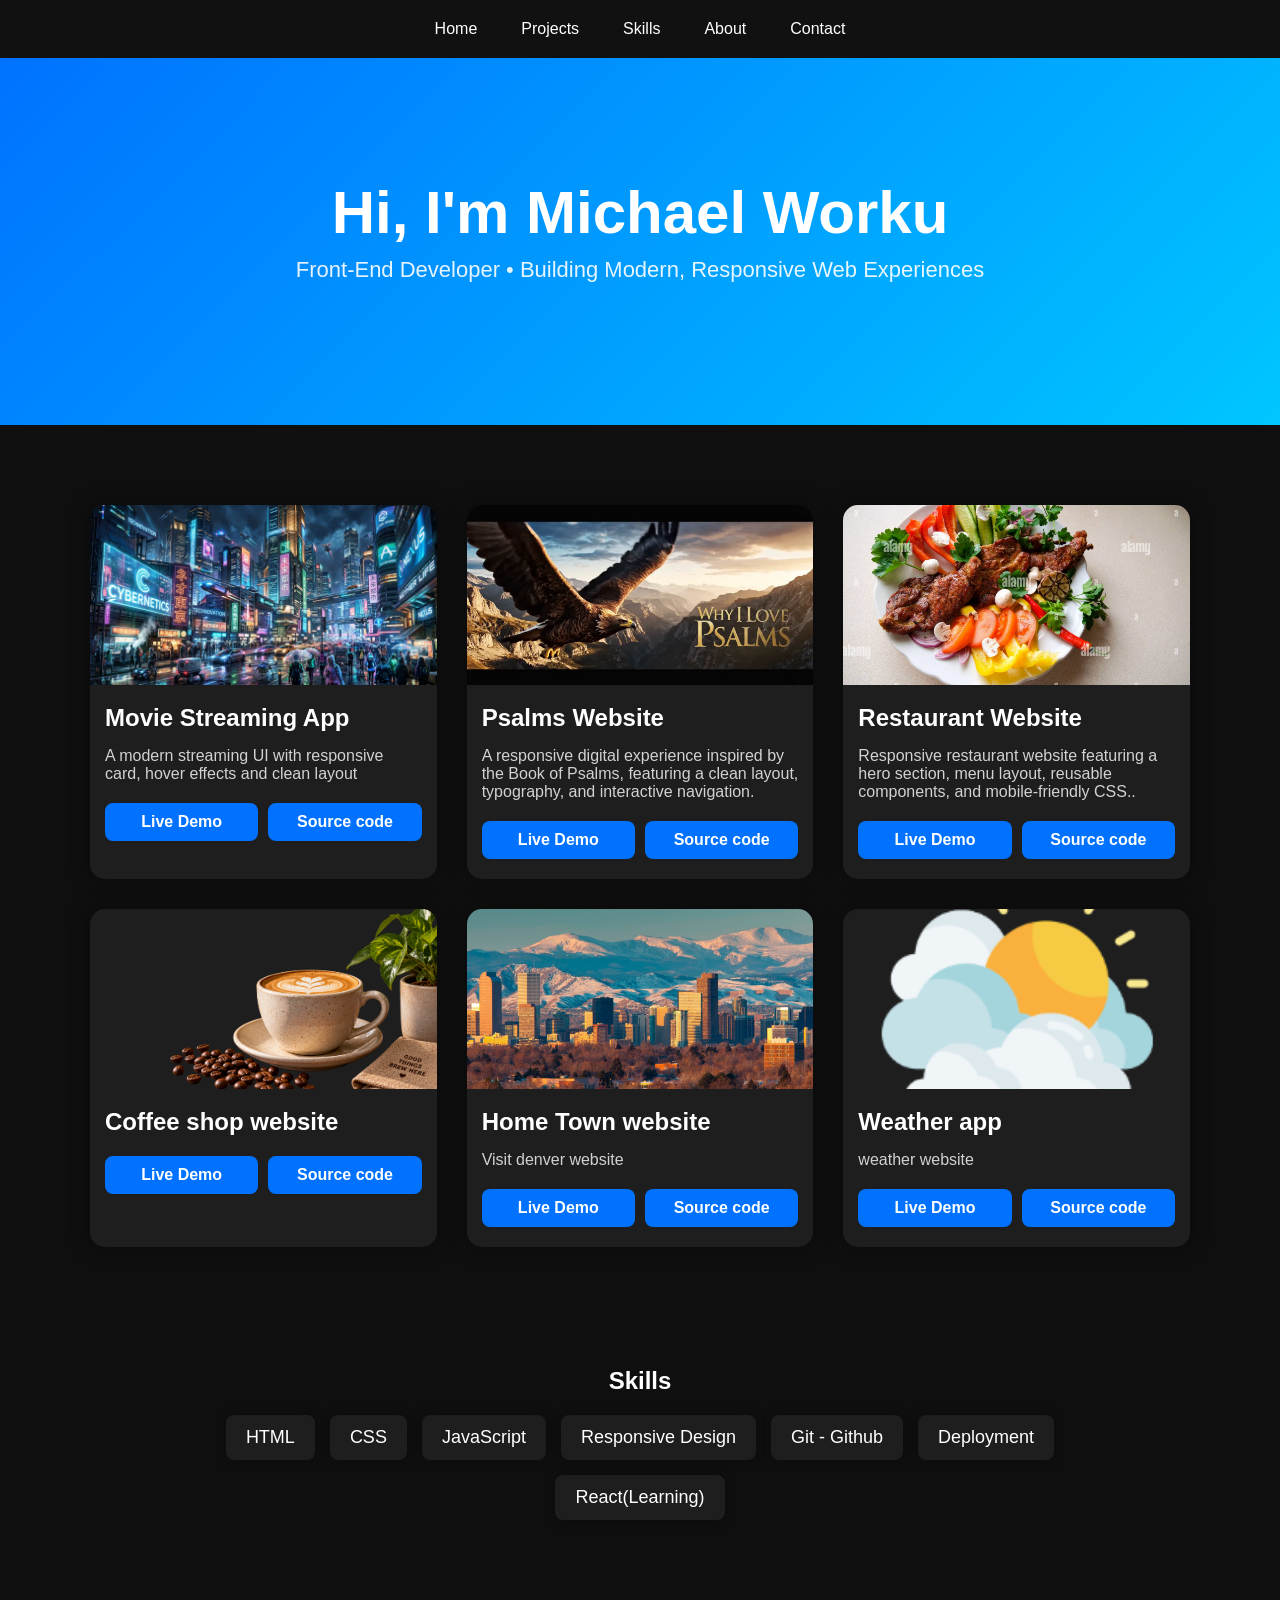
==== commit a0fa5af3: "Add files via upload" ====
--- a/index.html
+++ b/index.html
@@ -30,7 +30,7 @@
             <h3>Movie Streaming App</h3>
             <p>A modern streaming UI with responsive card, hover effects and clean layout</p>
                 <div class="buttons">
-                <a href="/moviestreaming/index.html"> Live Demo</a>
+                <a href="./moviestreaming/index.html"> Live Demo</a>
                 <a href="#">Source code</a>
                 </div>
             </div>
@@ -39,7 +39,7 @@
             <h3>Psalms Website</h3>
             <p>A responsive digital experience inspired by the Book of Psalms, featuring a clean layout, typography, and interactive navigation.</p>
                 <div class="buttons">
-                <a href='/psalmswebsite/index.html'>Live Demo</a>
+                <a href='./psalmswebsite/index.html'>Live Demo</a>
                 <a href="">Source code</a>
                 </div>
             </div>
@@ -48,7 +48,7 @@
             <h3>Restaurant Website</h3>
             <p>Responsive restaurant website featuring a hero section, menu layout, reusable components, and mobile-friendly CSS..</p>
                 <div class="buttons">
-                <a href="/restaurantwebsite/index1.html">Live Demo</a>
+                <a href="./restaurantwebsite/index1.html">Live Demo</a>
                 <a href="#">Source code</a>
                 </div>
             </div>
@@ -57,7 +57,7 @@
             <h3>Coffee shop website</h3>
             <p> </p>
                 <div class="buttons">
-                <a href="/coffeeshopwebsite/index.html">Live Demo</a>
+                <a href="./coffeeshopwebsite/index.html">Live Demo</a>
                 <a href="">Source code</a>
                 </div>
                 </div>
@@ -66,17 +66,17 @@
             <h3>Home Town website</h3>
             <p>Visit denver website</p>
                 <div class="buttons">
-                <a href="/hometown/index-3.html">Live Demo</a>
+                <a href="./hometown/index-3.html">Live Demo</a>
                 <a href="#">Source code</a>
                 </div>
 
             </div>
             <div class="project-card">
-                <img src="/weatherapp/images/clouds.png" alt="food">
+                <img src="images/clouds.png" alt="food">
             <h3>Weather app</h3>
             <p>weather website</p>
                 <div class="buttons">
-                <a href="/weatherapp/index.html">Live Demo</a>
+                <a href="./weatherapp/index.html">Live Demo</a>
                 <a href="#">Source code</a>
                 </div>
             </section>
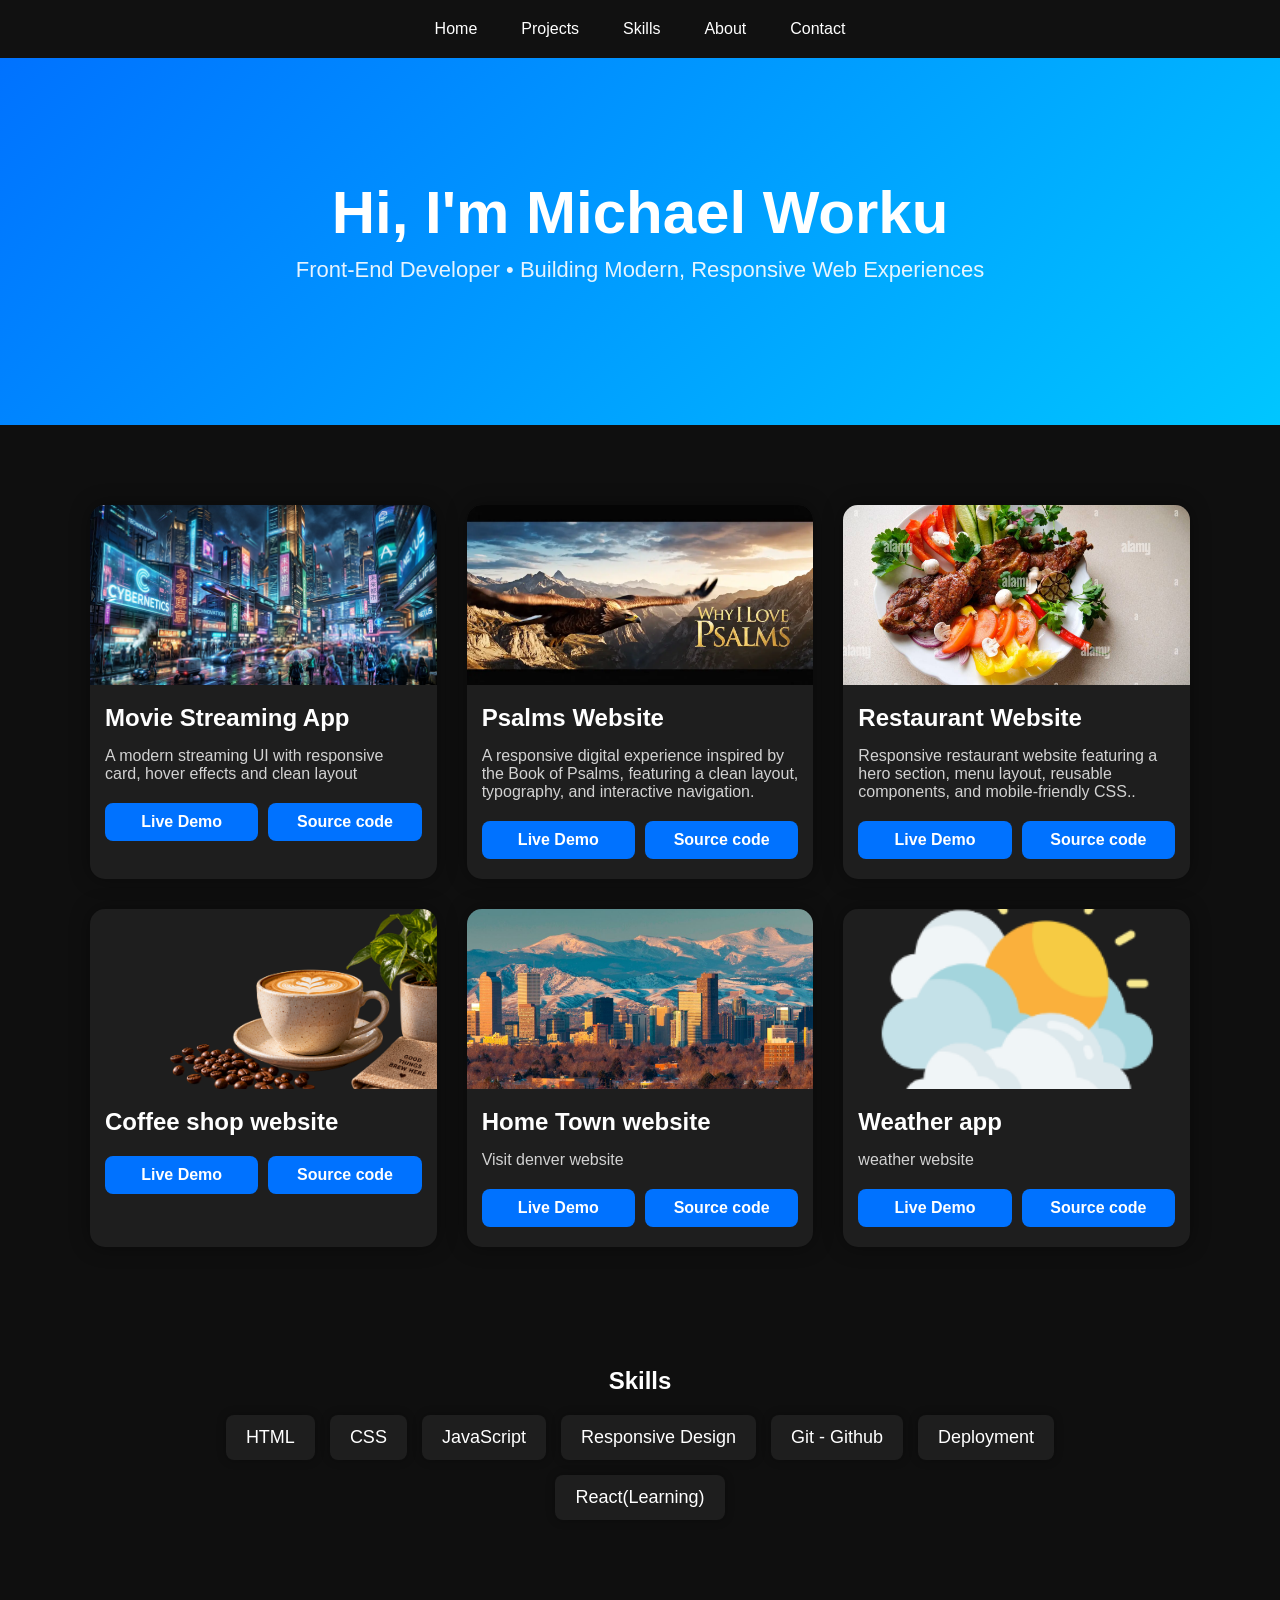
==== commit bce70802: "Add target='_blank' to Live Demo link" ====
--- a/index.html
+++ b/index.html
@@ -39,7 +39,7 @@
             <h3>Psalms Website</h3>
             <p>A responsive digital experience inspired by the Book of Psalms, featuring a clean layout, typography, and interactive navigation.</p>
                 <div class="buttons">
-                <a href='./psalmswebsite/index.html'>Live Demo</a>
+                <a href='./psalmswebsite/index.html' target="_blank">Live Demo</a>
                 <a href="">Source code</a>
                 </div>
             </div>
@@ -94,4 +94,4 @@
             </section>
 
         </body>
-    </html>+    </html>
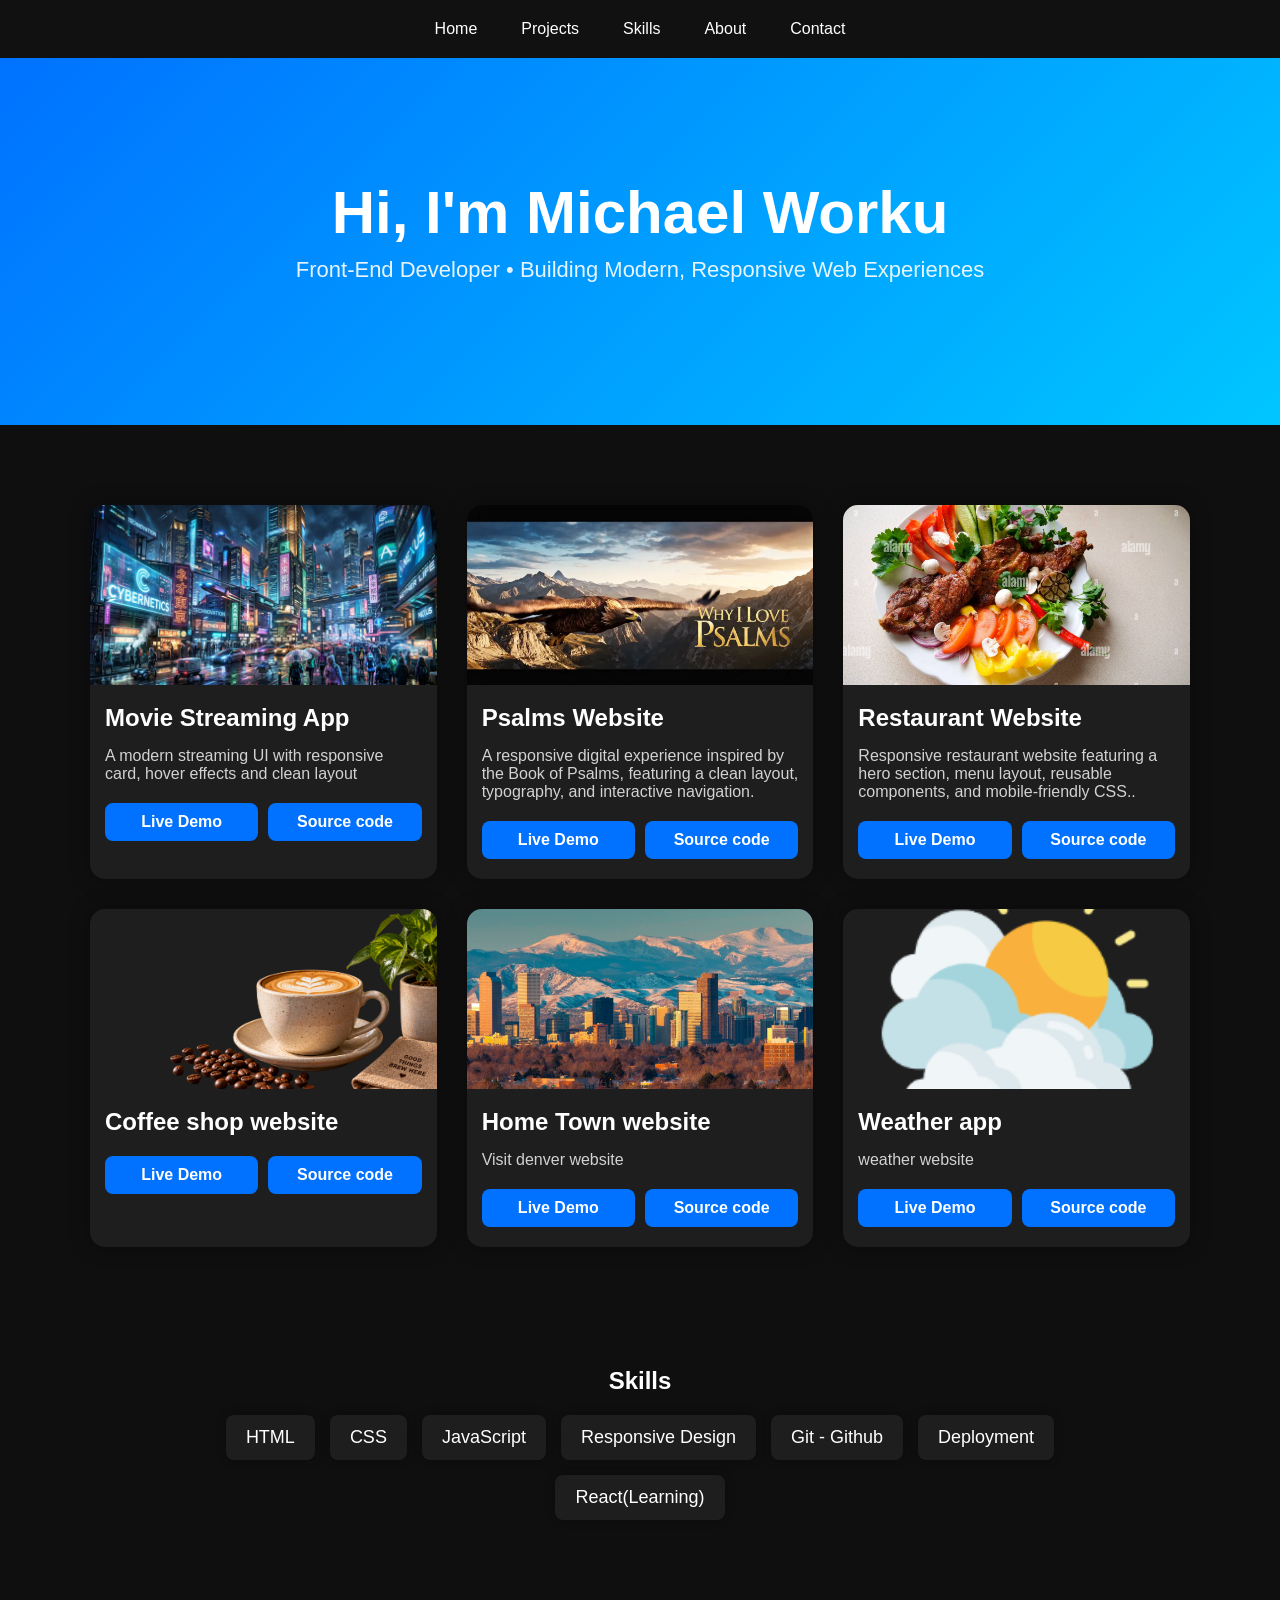
==== commit e520bf30: "Add target='_blank' to demo links Updated demo links to open in a new tab." ====
--- a/index.html
+++ b/index.html
@@ -30,7 +30,7 @@
             <h3>Movie Streaming App</h3>
             <p>A modern streaming UI with responsive card, hover effects and clean layout</p>
                 <div class="buttons">
-                <a href="./moviestreaming/index.html"> Live Demo</a>
+                <a href="./moviestreaming/index.html" target="_blank"> Live Demo</a>
                 <a href="#">Source code</a>
                 </div>
             </div>
@@ -48,7 +48,7 @@
             <h3>Restaurant Website</h3>
             <p>Responsive restaurant website featuring a hero section, menu layout, reusable components, and mobile-friendly CSS..</p>
                 <div class="buttons">
-                <a href="./restaurantwebsite/index1.html">Live Demo</a>
+                <a href="./restaurantwebsite/index1.html" target="_blank">Live Demo</a>
                 <a href="#">Source code</a>
                 </div>
             </div>
@@ -57,7 +57,7 @@
             <h3>Coffee shop website</h3>
             <p> </p>
                 <div class="buttons">
-                <a href="./coffeeshopwebsite/index.html">Live Demo</a>
+                <a href="./coffeeshopwebsite/index.html" target="_blank">Live Demo</a>
                 <a href="">Source code</a>
                 </div>
                 </div>
@@ -66,7 +66,7 @@
             <h3>Home Town website</h3>
             <p>Visit denver website</p>
                 <div class="buttons">
-                <a href="./hometown/index-3.html">Live Demo</a>
+                <a href="./hometown/index-3.html" target="_blank">Live Demo</a>
                 <a href="#">Source code</a>
                 </div>
 
@@ -76,7 +76,7 @@
             <h3>Weather app</h3>
             <p>weather website</p>
                 <div class="buttons">
-                <a href="./weatherapp/index.html">Live Demo</a>
+                <a href="./weatherapp/index.html" target="_blank">Live Demo</a>
                 <a href="#">Source code</a>
                 </div>
             </section>
